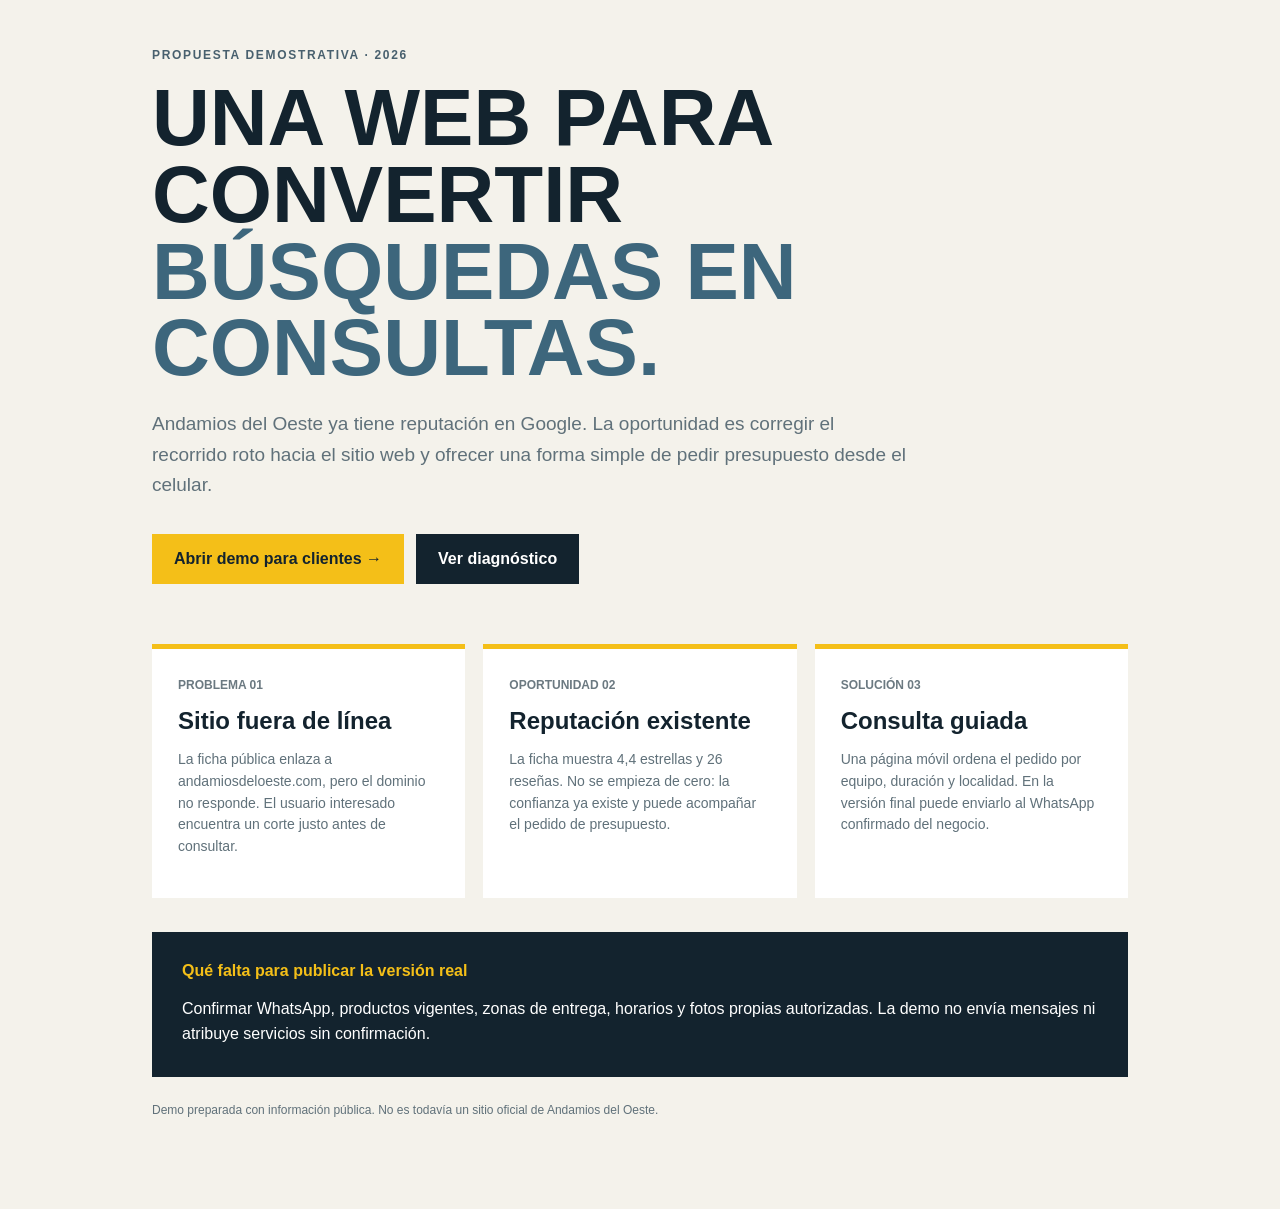
==== presentacion/index.html @ 30270b1c "Crear demo comercial de Andamios del Oeste" ====
<!doctype html>
<html lang="es-AR">
<head>
  <meta charset="utf-8"><meta name="viewport" content="width=device-width,initial-scale=1"><meta name="robots" content="noindex,nofollow">
  <title>Propuesta digital | Andamios del Oeste</title>
  <style>
    :root{--y:#f4bf18;--i:#13232e;--m:#60717a}*{box-sizing:border-box}body{margin:0;font-family:Arial,sans-serif;background:#f4f2eb;color:var(--i)}main{max-width:1020px;margin:auto;padding:48px 22px 80px}.tag{font-size:12px;font-weight:700;letter-spacing:.14em;color:#48606e}h1{font-size:clamp(46px,7vw,80px);line-height:.96;margin:18px 0 22px;max-width:850px;text-transform:uppercase}h1 span{color:#3d667c}.lead{font-size:19px;line-height:1.6;max-width:760px;color:var(--m)}.actions{display:flex;gap:12px;margin:34px 0 60px}.button{padding:16px 22px;background:var(--y);color:var(--i);font-weight:700;text-decoration:none}.button.alt{background:var(--i);color:#fff}.grid{display:grid;grid-template-columns:repeat(3,1fr);gap:18px}.card{background:white;padding:26px;border-top:5px solid var(--y)}.card b{font-size:12px;color:#6b7981}.card h2{font-size:24px;margin:14px 0}.card p{font-size:14px;line-height:1.55;color:var(--m)}.proof{margin-top:34px;background:var(--i);color:white;padding:30px}.proof strong{color:var(--y)}.proof p{line-height:1.6;margin-bottom:0}.note{font-size:12px;color:var(--m);margin-top:26px}@media(max-width:700px){.grid{grid-template-columns:1fr}.actions{flex-direction:column;text-align:center}main{padding-top:36px}}
  </style>
</head>
<body><main>
  <div class="tag">PROPUESTA DEMOSTRATIVA · 2026</div>
  <h1>Una web para convertir <span>búsquedas en consultas.</span></h1>
  <p class="lead">Andamios del Oeste ya tiene reputación en Google. La oportunidad es corregir el recorrido roto hacia el sitio web y ofrecer una forma simple de pedir presupuesto desde el celular.</p>
  <div class="actions"><a class="button" href="../index.html?demo=1">Abrir demo para clientes →</a><a class="button alt" href="#diagnostico">Ver diagnóstico</a></div>
  <section class="grid" id="diagnostico">
    <article class="card"><b>PROBLEMA 01</b><h2>Sitio fuera de línea</h2><p>La ficha pública enlaza a andamiosdeloeste.com, pero el dominio no responde. El usuario interesado encuentra un corte justo antes de consultar.</p></article>
    <article class="card"><b>OPORTUNIDAD 02</b><h2>Reputación existente</h2><p>La ficha muestra 4,4 estrellas y 26 reseñas. No se empieza de cero: la confianza ya existe y puede acompañar el pedido de presupuesto.</p></article>
    <article class="card"><b>SOLUCIÓN 03</b><h2>Consulta guiada</h2><p>Una página móvil ordena el pedido por equipo, duración y localidad. En la versión final puede enviarlo al WhatsApp confirmado del negocio.</p></article>
  </section>
  <div class="proof"><strong>Qué falta para publicar la versión real</strong><p>Confirmar WhatsApp, productos vigentes, zonas de entrega, horarios y fotos propias autorizadas. La demo no envía mensajes ni atribuye servicios sin confirmación.</p></div>
  <p class="note">Demo preparada con información pública. No es todavía un sitio oficial de Andamios del Oeste.</p>
</main></body></html>
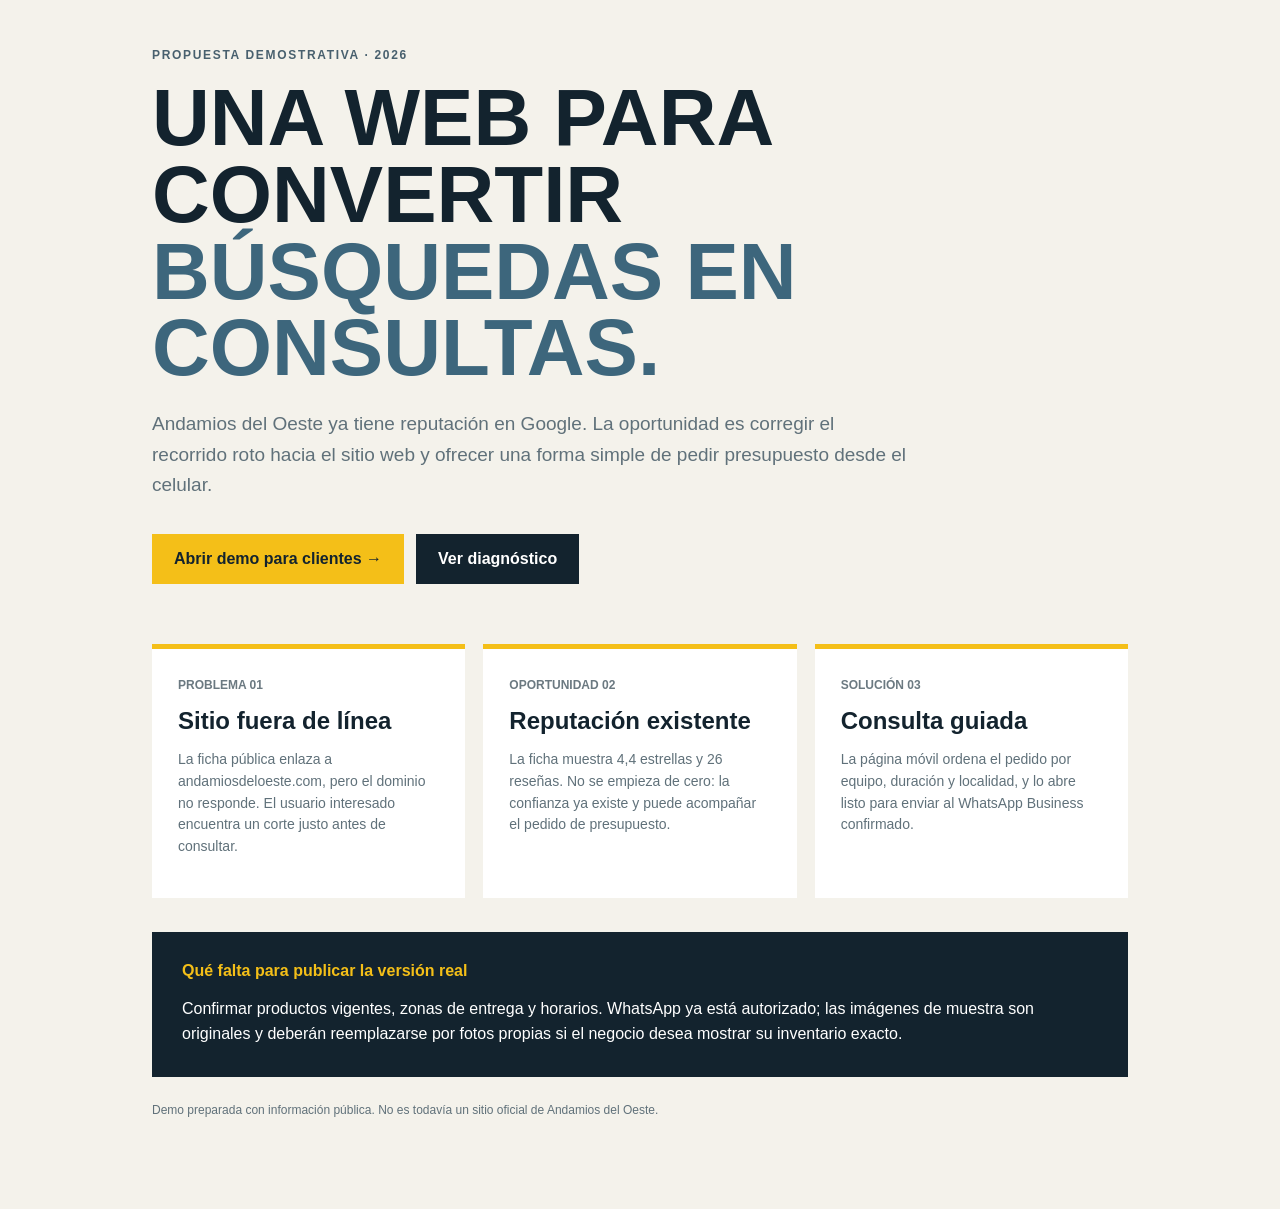
==== commit 05a0ab47: "Mejorar demo con imágenes y WhatsApp autorizado" ====
--- a/presentacion/index.html
+++ b/presentacion/index.html
@@ -15,8 +15,8 @@
   <section class="grid" id="diagnostico">
     <article class="card"><b>PROBLEMA 01</b><h2>Sitio fuera de línea</h2><p>La ficha pública enlaza a andamiosdeloeste.com, pero el dominio no responde. El usuario interesado encuentra un corte justo antes de consultar.</p></article>
     <article class="card"><b>OPORTUNIDAD 02</b><h2>Reputación existente</h2><p>La ficha muestra 4,4 estrellas y 26 reseñas. No se empieza de cero: la confianza ya existe y puede acompañar el pedido de presupuesto.</p></article>
-    <article class="card"><b>SOLUCIÓN 03</b><h2>Consulta guiada</h2><p>Una página móvil ordena el pedido por equipo, duración y localidad. En la versión final puede enviarlo al WhatsApp confirmado del negocio.</p></article>
+    <article class="card"><b>SOLUCIÓN 03</b><h2>Consulta guiada</h2><p>La página móvil ordena el pedido por equipo, duración y localidad, y lo abre listo para enviar al WhatsApp Business confirmado.</p></article>
   </section>
-  <div class="proof"><strong>Qué falta para publicar la versión real</strong><p>Confirmar WhatsApp, productos vigentes, zonas de entrega, horarios y fotos propias autorizadas. La demo no envía mensajes ni atribuye servicios sin confirmación.</p></div>
+  <div class="proof"><strong>Qué falta para publicar la versión real</strong><p>Confirmar productos vigentes, zonas de entrega y horarios. WhatsApp ya está autorizado; las imágenes de muestra son originales y deberán reemplazarse por fotos propias si el negocio desea mostrar su inventario exacto.</p></div>
   <p class="note">Demo preparada con información pública. No es todavía un sitio oficial de Andamios del Oeste.</p>
 </main></body></html>
